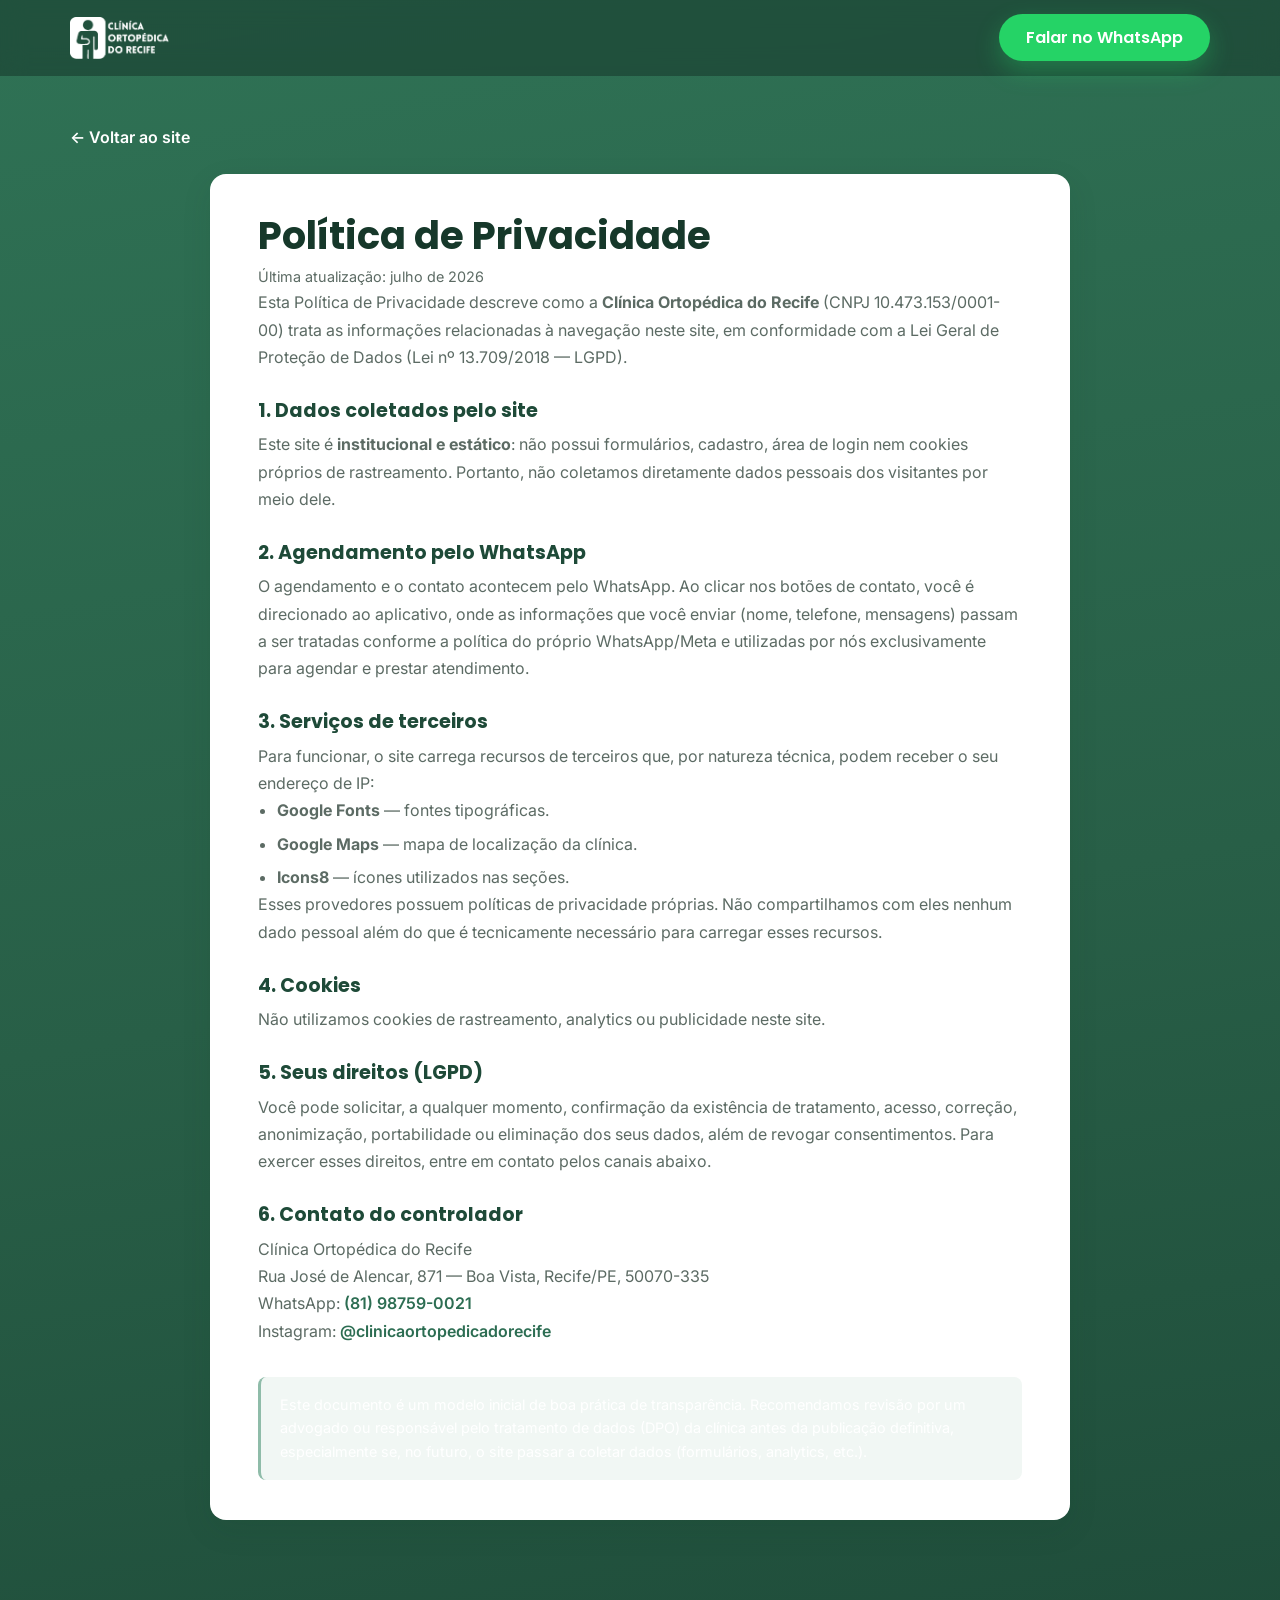
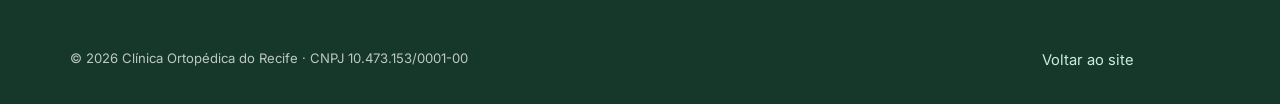
==== privacidade.html @ 5b72398b "Primeira versão do site da Clínica Ortopédica do Recife" ====
<!DOCTYPE html>
<html lang="pt-BR">
<head>
  <meta charset="UTF-8">
  <meta name="viewport" content="width=device-width, initial-scale=1.0">
  <title>Política de Privacidade | Clínica Ortopédica do Recife</title>
  <meta name="description" content="Política de Privacidade da Clínica Ortopédica do Recife — como tratamos dados e serviços de terceiros utilizados no site.">
  <meta name="robots" content="index, follow">
  <meta name="theme-color" content="#2C6D52">
  <link rel="canonical" href="https://clinicaortopedicadorecife.com.br/privacidade.html">
  <link rel="icon" href="favicon.ico" sizes="any">
  <link rel="icon" type="image/png" href="assets/images/favicon-32.png" sizes="32x32">
  <link rel="preconnect" href="https://fonts.googleapis.com">
  <link rel="preconnect" href="https://fonts.gstatic.com" crossorigin>
  <link href="https://fonts.googleapis.com/css2?family=Inter:wght@400;500;600;700&family=Poppins:wght@500;600;700;800&display=swap" rel="stylesheet">
  <link rel="stylesheet" href="css/styles.css">
  <style>
    .legal { padding: calc(var(--header-h) + 3rem) 0 var(--spacing-xl); }
    .legal-card { max-width: var(--container-narrow); margin: 0 auto; background: #fff; border-radius: var(--radius); box-shadow: var(--shadow); padding: 2.5rem clamp(1.25rem, 4vw, 3rem); }
    .legal-card h1 { color: var(--green-900); font-size: clamp(1.7rem, 4vw, 2.4rem); }
    .legal-card h2 { color: var(--green-800); font-size: 1.2rem; margin: 1.8rem 0 0.6rem; }
    .legal-card p, .legal-card li { color: var(--on-light-muted); line-height: 1.7; }
    .legal-card ul { padding-left: 1.2rem; list-style: disc; display: grid; gap: 0.4rem; }
    .legal-card a { color: var(--green); font-weight: 600; }
    .legal-meta { color: var(--green-600); font-size: 0.9rem; margin-top: 0.4rem; }
    .legal-back { display: inline-flex; align-items: center; gap: 0.4rem; margin-bottom: 1.5rem; color: #fff; font-weight: 600; }
    .legal-note { margin-top: 2rem; padding: 1rem 1.2rem; background: var(--green-50); border-left: 3px solid var(--green-300); border-radius: 8px; font-size: 0.9rem; }
  </style>
</head>
<body>
  <header class="header is-scrolled">
    <div class="container">
      <a class="brand" href="index.html" aria-label="Clínica Ortopédica do Recife — início">
        <img src="assets/images/logo-full.png" alt="Clínica Ortopédica do Recife" width="230" height="98">
      </a>
      <a class="btn btn--wa header-cta" href="https://wa.me/5581987590021" target="_blank" rel="noopener noreferrer">Falar no WhatsApp</a>
    </div>
  </header>

  <main class="legal">
    <div class="container">
      <a class="legal-back" href="index.html">← Voltar ao site</a>
      <article class="legal-card">
        <h1>Política de Privacidade</h1>
        <p class="legal-meta">Última atualização: julho de 2026</p>

        <p>Esta Política de Privacidade descreve como a <strong>Clínica Ortopédica do Recife</strong> (CNPJ 10.473.153/0001-00) trata as informações relacionadas à navegação neste site, em conformidade com a Lei Geral de Proteção de Dados (Lei nº 13.709/2018 — LGPD).</p>

        <h2>1. Dados coletados pelo site</h2>
        <p>Este site é <strong>institucional e estático</strong>: não possui formulários, cadastro, área de login nem cookies próprios de rastreamento. Portanto, não coletamos diretamente dados pessoais dos visitantes por meio dele.</p>

        <h2>2. Agendamento pelo WhatsApp</h2>
        <p>O agendamento e o contato acontecem pelo WhatsApp. Ao clicar nos botões de contato, você é direcionado ao aplicativo, onde as informações que você enviar (nome, telefone, mensagens) passam a ser tratadas conforme a política do próprio WhatsApp/Meta e utilizadas por nós exclusivamente para agendar e prestar atendimento.</p>

        <h2>3. Serviços de terceiros</h2>
        <p>Para funcionar, o site carrega recursos de terceiros que, por natureza técnica, podem receber o seu endereço de IP:</p>
        <ul>
          <li><strong>Google Fonts</strong> — fontes tipográficas.</li>
          <li><strong>Google Maps</strong> — mapa de localização da clínica.</li>
          <li><strong>Icons8</strong> — ícones utilizados nas seções.</li>
        </ul>
        <p>Esses provedores possuem políticas de privacidade próprias. Não compartilhamos com eles nenhum dado pessoal além do que é tecnicamente necessário para carregar esses recursos.</p>

        <h2>4. Cookies</h2>
        <p>Não utilizamos cookies de rastreamento, analytics ou publicidade neste site.</p>

        <h2>5. Seus direitos (LGPD)</h2>
        <p>Você pode solicitar, a qualquer momento, confirmação da existência de tratamento, acesso, correção, anonimização, portabilidade ou eliminação dos seus dados, além de revogar consentimentos. Para exercer esses direitos, entre em contato pelos canais abaixo.</p>

        <h2>6. Contato do controlador</h2>
        <p>
          Clínica Ortopédica do Recife<br>
          Rua José de Alencar, 871 — Boa Vista, Recife/PE, 50070-335<br>
          WhatsApp: <a href="https://wa.me/5581987590021" target="_blank" rel="noopener noreferrer">(81) 98759-0021</a><br>
          Instagram: <a href="https://www.instagram.com/clinicaortopedicadorecife" target="_blank" rel="noopener noreferrer">@clinicaortopedicadorecife</a>
        </p>

        <div class="legal-note">
          Este documento é um modelo inicial de boa prática de transparência. Recomendamos revisão por um advogado ou responsável pelo tratamento de dados (DPO) da clínica antes da publicação definitiva, especialmente se, no futuro, o site passar a coletar dados (formulários, analytics, etc.).
        </div>
      </article>
    </div>
  </main>

  <footer class="footer">
    <div class="container">
      <div class="footer-bottom" style="border:0;padding-top:0">
        <span>© <span id="year">2026</span> Clínica Ortopédica do Recife · CNPJ 10.473.153/0001-00</span>
        <span><a href="index.html">Voltar ao site</a></span>
      </div>
    </div>
  </footer>
  <script src="js/script.js" defer></script>
</body>
</html>
---- css/styles.css ----
/* =====================================================
   STYLES — Clínica Ortopédica do Recife
   Tema VERDE (#2C6D52) no estilo do Instagram · mobile-first
   ===================================================== */
@import url('variables.css');

/* ---------- 1. RESET / BASE ---------- */
*, *::before, *::after { box-sizing: border-box; margin: 0; padding: 0; }
html { scroll-behavior: smooth; scroll-padding-top: var(--header-h); -webkit-text-size-adjust: 100%; }
body {
  font-family: var(--font-primary);
  color: var(--text-color);
  background: linear-gradient(170deg, #2F7255 0%, #285F47 55%, #1E4B39 100%);
  background-attachment: scroll; min-height: 100vh;
  line-height: 1.65; font-size: 1rem; overflow-x: hidden;
  -webkit-font-smoothing: antialiased;
}
img { max-width: 100%; height: auto; display: block; }
a { color: inherit; text-decoration: none; }
ul { list-style: none; }
button { font-family: inherit; cursor: pointer; border: none; background: none; }
h1, h2, h3, h4 { font-family: var(--font-heading); font-weight: 700; line-height: 1.15; color: #fff; }
:focus-visible { outline: 3px solid var(--mint); outline-offset: 3px; border-radius: 4px; }

.container { width: 100%; max-width: var(--container); margin: 0 auto; padding: 0 1.25rem; position: relative; z-index: 1; }

/* Seções — faixas translúcidas deixam o degradê aparecer */
.section { padding: var(--spacing-xl) 0; position: relative; }
.section--soft { background: rgba(11, 40, 28, 0.16); }
.section--cream { background: rgba(8, 32, 22, 0.30); }
.section-head { max-width: 640px; margin: 0 auto var(--spacing-lg); text-align: center; }
.eyebrow {
  display: inline-block; font-family: var(--font-heading); font-weight: 600;
  font-size: 0.8rem; letter-spacing: 0.14em; text-transform: uppercase;
  color: var(--mint); margin-bottom: 0.75rem;
}
.eyebrow::before { content: ""; display: inline-block; width: 26px; height: 2px; background: var(--accent); vertical-align: middle; margin-right: 0.6rem; }
.section-head h2 { font-size: clamp(1.7rem, 4.5vw, 2.6rem); color: #fff; }
.section-head p { color: rgba(255,255,255,.82); margin-top: 0.9rem; font-size: 1.05rem; }

/* Botões */
.btn {
  display: inline-flex; align-items: center; justify-content: center; gap: 0.55rem;
  font-family: var(--font-heading); font-weight: 600; font-size: 1rem;
  padding: 0.95rem 1.7rem; border-radius: var(--radius-pill);
  transition: transform var(--transition), box-shadow var(--transition), background var(--transition);
  text-align: center; line-height: 1;
}
.btn:hover { transform: translateY(-3px); }
.btn--wa { background: var(--whatsapp); color: #fff; box-shadow: 0 10px 24px rgba(37, 211, 102, 0.32); }
.btn--wa:hover { background: var(--whatsapp-dark); box-shadow: 0 16px 30px rgba(37, 211, 102, 0.40); }
.btn--primary { background: #fff; color: var(--green-800); box-shadow: var(--shadow); }
.btn--primary:hover { background: var(--green-50); }
.btn--ghost { background: transparent; color: #fff; border: 1.5px solid rgba(255,255,255,.5); }
.btn--ghost:hover { background: rgba(255,255,255,.12); border-color: #fff; }
.btn--lg { padding: 1.1rem 2.1rem; font-size: 1.05rem; }
.btn .ico { width: 20px; height: 20px; flex: none; }

/* ---------- 2. HEADER ---------- */
.header {
  position: fixed; inset: 0 0 auto 0; height: var(--header-h); z-index: 100;
  display: flex; align-items: center;
  background: rgba(22, 56, 42, 0.55); backdrop-filter: blur(12px);
  border-bottom: 1px solid transparent; transition: background var(--transition), box-shadow var(--transition), border-color var(--transition);
}
.header.is-scrolled { background: rgba(20, 50, 38, 0.92); box-shadow: 0 8px 24px rgba(0,0,0,.28); border-color: rgba(255,255,255,.10); }
.header .container { display: flex; align-items: center; justify-content: space-between; }
.brand { display: flex; align-items: center; gap: 0.65rem; }
.brand img { height: 42px; width: auto; filter: brightness(0) invert(1); }
.nav { display: none; }
.nav ul { display: flex; align-items: center; gap: 1.7rem; }
.nav a { font-weight: 500; font-size: 0.95rem; color: #fff; position: relative; padding: 0.3rem 0; }
.nav a::after { content: ""; position: absolute; left: 0; bottom: -2px; width: 0; height: 2px; background: var(--mint); transition: width var(--transition); }
.nav a:hover, .nav a.is-active { color: var(--mint); }
.nav a:hover::after, .nav a.is-active::after { width: 100%; }
.header-cta { display: none; }
.nav-toggle { display: inline-flex; flex-direction: column; gap: 5px; padding: 0.6rem; }
.nav-toggle span { width: 26px; height: 2.5px; background: #fff; border-radius: 2px; transition: transform var(--transition), opacity var(--transition); }
.nav-toggle.is-open span:nth-child(1) { transform: translateY(7.5px) rotate(45deg); }
.nav-toggle.is-open span:nth-child(2) { opacity: 0; }
.nav-toggle.is-open span:nth-child(3) { transform: translateY(-7.5px) rotate(-45deg); }

/* Menu mobile */
.mobile-menu {
  position: fixed; inset: var(--header-h) 0 0 0; z-index: 99;
  background: var(--green-900); padding: 2rem 1.5rem;
  transform: translateX(100%); transition: transform var(--transition);
  display: flex; flex-direction: column;
}
.mobile-menu.is-open { transform: translateX(0); }
.mobile-menu ul { display: flex; flex-direction: column; gap: 0.4rem; }
.mobile-menu a { display: block; padding: 1rem 0.5rem; font-family: var(--font-heading); font-weight: 500; font-size: 1.15rem; color: #fff; border-bottom: 1px solid rgba(255,255,255,.14); }
.mobile-menu .btn { margin-top: 1.75rem; }

/* ---------- 3. HERO ---------- */
.hero {
  position: relative; padding: calc(var(--header-h) + 4rem) 0 var(--spacing-xl);
  background:
    radial-gradient(120% 80% at 85% 0%, var(--green-600) 0%, transparent 55%),
    radial-gradient(90% 70% at 0% 100%, var(--green-700) 0%, transparent 50%);
  overflow: hidden;
}
.hero::after { content: none; }
.hero-grid { display: grid; gap: 2.5rem; align-items: center; }
.hero-badge {
  display: inline-flex; align-items: center; gap: 0.5rem; align-self: flex-start;
  background: rgba(255,255,255,.12); border: 1px solid rgba(255,255,255,.22);
  padding: 0.5rem 1rem; border-radius: var(--radius-pill);
  font-size: 0.85rem; font-weight: 600; color: #fff; margin-bottom: 1.4rem;
}
.hero-badge .dot { width: 8px; height: 8px; border-radius: 50%; background: var(--whatsapp); box-shadow: 0 0 0 4px rgba(37,211,102,.25); }
.hero h1 { font-size: clamp(2.1rem, 6.5vw, 3.6rem); letter-spacing: -0.02em; color: #fff; }
.hero h1 .hl { color: var(--mint); }
.hero-lead { font-size: 1.15rem; color: rgba(255,255,255,.85); margin: 1.3rem 0 2rem; max-width: 34ch; }
.hero-actions { display: flex; flex-wrap: wrap; gap: 0.9rem; }
.hero-trust { display: flex; flex-wrap: wrap; gap: 1.5rem; margin-top: 2.4rem; }
.hero-trust li { display: flex; align-items: center; gap: 0.6rem; font-size: 0.92rem; font-weight: 500; color: #fff; }
.hero-trust .ico { width: 22px; height: 22px; flex: none; }

/* Visual do hero */
.hero-visual { position: relative; z-index: 1; }
.hero-card {
  position: relative; border-radius: var(--radius-lg); overflow: hidden;
  background: linear-gradient(160deg, var(--green-700), var(--green-900));
  box-shadow: var(--shadow-lg); aspect-ratio: 4 / 3.4; padding: 2rem;
  display: flex; flex-direction: column; justify-content: flex-end; color: #fff;
  border: 1px solid rgba(255,255,255,.10);
}
.hero-card::before {
  content: ""; position: absolute; inset: 0; opacity: 0.6;
  background:
    radial-gradient(60% 50% at 80% 15%, rgba(255,255,255,.16), transparent 60%),
    radial-gradient(50% 60% at 15% 90%, rgba(201,162,75,.30), transparent 60%);
}
.hero-card__mark { position: absolute; top: 1.6rem; right: 1.6rem; width: 88px; height: 88px; opacity: 0.9; }
.hero-card__mark svg { width: 100%; height: 100%; }
.hero-card h3 { color: #fff; font-size: 1.5rem; position: relative; }
.hero-card p { position: relative; color: rgba(255,255,255,.85); font-size: 0.98rem; margin-top: 0.4rem; }
.hero-float {
  position: absolute; left: 1rem; bottom: 1rem; z-index: 5; background: rgba(255,255,255,0.96);
  backdrop-filter: blur(6px); border-radius: 16px; box-shadow: var(--shadow-lg);
  padding: 0.7rem 1.05rem 0.7rem 0.7rem;
  display: flex; align-items: center; gap: 0.7rem; width: max-content; max-width: calc(100% - 2rem);
}
.hero-float__ico { width: 46px; height: 46px; border-radius: 50%; background: linear-gradient(150deg, var(--green-600), var(--green-800)); display: grid; place-items: center; flex: none; }
.hero-float__ico .ico { width: 24px; height: 24px; }
.hero-float__txt { display: flex; flex-direction: column; line-height: 1.05; }
.hero-float .num { font-family: var(--font-heading); font-weight: 800; font-size: 1.85rem; color: var(--green); line-height: 1; }
.hero-float .lbl { font-size: 0.72rem; font-weight: 600; text-transform: uppercase; letter-spacing: 0.04em; color: var(--on-light-muted); max-width: 15ch; margin-top: 2px; }

/* ---------- 4. FAIXA DE CONFIANÇA ---------- */
.marquee-strip { background: var(--green-900); color: #fff; padding: 1rem 0; position: relative; z-index: 1; }
.marquee-strip .container { display: flex; flex-wrap: wrap; gap: 1rem 2.5rem; justify-content: center; }
.marquee-strip span { display: inline-flex; align-items: center; gap: 0.5rem; font-weight: 500; font-size: 0.95rem; }
.marquee-strip .ico { width: 18px; height: 18px; }

/* ---------- 5. CARDS (diferenciais) ---------- */
.cards { display: grid; gap: 1.5rem; grid-template-columns: 1fr; }
.card {
  background: #fff; border: 1px solid var(--light-border); border-radius: var(--radius);
  padding: 2rem 1.75rem; box-shadow: var(--shadow-sm);
  transition: transform var(--transition), box-shadow var(--transition), border-color var(--transition);
}
.card:hover { transform: translateY(-6px); box-shadow: var(--shadow); border-color: var(--green-300); }
.card__icon {
  width: 56px; height: 56px; border-radius: 14px; display: grid; place-items: center;
  background: var(--green-700); margin-bottom: 1.2rem;
}
.card__icon .ico { width: 28px; height: 28px; }
.card h3 { font-size: 1.2rem; margin-bottom: 0.5rem; color: var(--green-900); }
.card p { color: var(--on-light-muted); font-size: 0.97rem; }

/* ---------- 6. ESPECIALIDADES ---------- */
.spec-grid { display: grid; gap: 1.1rem; grid-template-columns: 1fr; }
.spec {
  background: #fff; border: 1px solid var(--light-border); border-radius: var(--radius);
  padding: 1.5rem 1.25rem; text-align: left; transition: transform var(--transition), box-shadow var(--transition);
}
.spec:hover { transform: translateY(-5px); box-shadow: var(--shadow); }
.spec__icon { width: 46px; height: 46px; border-radius: 12px; background: var(--green-700); display: grid; place-items: center; margin-bottom: 0.9rem; }
.spec__icon .ico { width: 26px; height: 26px; }
.spec h3 { font-size: 1.02rem; margin-bottom: 0.25rem; color: var(--green-900); }
.spec p { font-size: 0.85rem; color: var(--on-light-muted); line-height: 1.5; }
/* Card de especialidade clicável (filtra o corpo clínico) */
button.spec { cursor: pointer; font: inherit; color: inherit; }
.spec { display: flex; flex-direction: column; align-items: flex-start; }
.spec:hover { transform: translateY(-5px); box-shadow: var(--shadow); border-color: var(--green-300); }
.spec:hover .spec__icon { background: var(--green); }
.spec-link { margin-top: 0.9rem; color: var(--green); font-family: var(--font-heading); font-weight: 600; font-size: 0.85rem; transition: gap var(--transition); }
.spec:hover .spec-link { color: var(--green-700); }

/* Filtros do corpo clínico */
.team-filters { display: flex; flex-wrap: wrap; gap: 0.6rem; justify-content: center; margin-bottom: 2.2rem; }
.chipf {
  display: inline-flex; align-items: center; gap: 0.45rem;
  background: rgba(255,255,255,.1); color: #fff; border: 1px solid rgba(255,255,255,.28);
  padding: 0.55rem 1.05rem; border-radius: var(--radius-pill);
  font-family: var(--font-heading); font-weight: 600; font-size: 0.9rem; cursor: pointer;
  transition: background var(--transition), color var(--transition), border-color var(--transition);
}
.chipf span { font-size: 0.78rem; opacity: .7; }
.chipf:hover { background: rgba(255,255,255,.2); }
.chipf.is-active { background: #fff; color: var(--green-800); border-color: #fff; }
.chipf.is-active span { color: var(--green-600); opacity: 1; }
.team-empty { text-align: center; color: rgba(255,255,255,.8); margin-top: 1rem; }

/* ---------- 7. CORPO CLÍNICO ---------- */
#corpo-clinico { position: relative; }
#corpo-clinico::after { content: none; }
.team-grid { display: flex; flex-wrap: wrap; gap: 1rem; justify-content: center; }
.doc {
  display: flex; gap: 1rem; align-items: center; background: #fff;
  border: 1px solid var(--light-border); border-radius: var(--radius);
  padding: 1rem 1.1rem; box-shadow: var(--shadow-sm);
  flex: 1 1 300px; max-width: 360px;
  transition: transform var(--transition), box-shadow var(--transition);
}
.doc:hover { transform: translateY(-4px); box-shadow: var(--shadow); }
.doc[hidden] { display: none !important; }
.doc__avatar {
  width: 52px; height: 52px; border-radius: 50%; flex: none; display: grid; place-items: center;
  font-family: var(--font-heading); font-weight: 700; font-size: 1.05rem; color: #fff;
  background: linear-gradient(150deg, var(--green-600), var(--green-800)); letter-spacing: .02em;
}
.doc h3 { font-size: 1rem; color: var(--green-900); line-height: 1.2; }
.doc__spec { font-size: .86rem; color: var(--on-light-muted); margin: .12rem 0; }
.doc__crm { font-size: .76rem; color: var(--green-600); font-weight: 600; letter-spacing: .02em; }

/* ---------- 8. SOBRE / SPLIT ---------- */
.split { display: grid; gap: 2.5rem; align-items: center; }
.split__media {
  border-radius: var(--radius-lg); overflow: hidden; box-shadow: var(--shadow-lg);
  background: linear-gradient(160deg, var(--green-600), var(--green-900)); aspect-ratio: 5 / 4;
  position: relative; display: grid; place-items: center; color: #fff; text-align: center; padding: 2rem;
  border: 1px solid rgba(255,255,255,.10);
}
.split__media::after { content: ""; position: absolute; inset: 0; background: radial-gradient(60% 60% at 70% 20%, rgba(255,255,255,.14), transparent 60%); }
.split__media .big { font-family: var(--font-heading); font-weight: 800; font-size: clamp(3rem, 9vw, 4.6rem); position: relative; }
.split__media .cap { position: relative; opacity: .9; letter-spacing: .04em; }
.split__body h2 { font-size: clamp(1.6rem, 4.5vw, 2.4rem); margin-bottom: 1rem; color: #fff; }
.split__body p { color: rgba(255,255,255,.82); margin-bottom: 1rem; }
.checklist { display: grid; gap: 0.8rem; margin: 1.5rem 0 2rem; }
.checklist li { display: flex; gap: 0.75rem; align-items: flex-start; font-size: 0.98rem; color: #fff; }
.checklist .ico { width: 22px; height: 22px; flex: none; margin-top: 2px; }

/* ---------- 9. CONVÊNIOS ---------- */
.insurance-note {
  max-width: 760px; margin: 0 auto; text-align: center; background: #fff;
  border: 1px solid var(--green-300); border-radius: var(--radius); padding: 2rem 1.5rem; box-shadow: var(--shadow-sm);
}
.insurance-note h3 { color: var(--green); font-size: 1.3rem; margin-bottom: 0.6rem; }
.insurance-note p { color: var(--on-light-muted); }
.chips { display: flex; flex-wrap: wrap; gap: 0.6rem; justify-content: center; margin-top: 1.4rem; }
.chip { background: var(--green-50); color: var(--green-800); border: 1px solid var(--green-100); padding: 0.5rem 1rem; border-radius: var(--radius-pill); font-size: 0.9rem; font-weight: 500; }

/* ---------- 10. LOCALIZAÇÃO / CONTATO ---------- */
.info-grid { display: grid; gap: 2rem; grid-template-columns: 1fr; }
.info-list { display: grid; gap: 1.1rem; }
.info-item { display: flex; gap: 1rem; align-items: flex-start; background: #fff; border: 1px solid var(--light-border); border-radius: var(--radius); padding: 1.3rem 1.4rem; box-shadow: var(--shadow-sm); }
.info-item__icon { width: 46px; height: 46px; border-radius: 12px; background: var(--green-700); display: grid; place-items: center; flex: none; }
.info-item__icon .ico { width: 24px; height: 24px; }
.info-item h4 { font-size: 1.02rem; color: var(--green-900); margin-bottom: 0.15rem; }
.info-item p, .info-item a { color: var(--on-light-muted); font-size: 0.96rem; }
.info-item a:hover { color: var(--green); }
.hours-table { width: 100%; border-collapse: collapse; margin-top: 0.4rem; }
.hours-table td { padding: 0.35rem 0; font-size: 0.94rem; color: var(--on-light-muted); border-bottom: 1px dashed #E6EDE9; }
.hours-table td:last-child { text-align: right; font-weight: 600; color: var(--green-900); }
.map-embed { border-radius: var(--radius); overflow: hidden; box-shadow: var(--shadow); min-height: 340px; border: 1px solid rgba(255,255,255,.12); }
.map-embed iframe { width: 100%; height: 100%; min-height: 340px; border: 0; display: block; }

/* ---------- 11. CTA FINAL ---------- */
.cta-final { position: relative; background: linear-gradient(150deg, var(--green-900), #0E2A1F); color: #fff; text-align: center; overflow: hidden; }
.cta-final::before { content: ""; position: absolute; inset: 0; opacity: .6; background: radial-gradient(50% 60% at 80% 10%, rgba(201,162,75,.22), transparent 60%), radial-gradient(50% 60% at 10% 100%, rgba(74,152,119,.4), transparent 60%); }
.cta-final .container { position: relative; z-index: 1; }
.cta-final h2 { color: #fff; font-size: clamp(1.8rem, 5vw, 2.8rem); }
.cta-final p { color: rgba(255,255,255,.85); margin: 1rem auto 2rem; max-width: 48ch; }

/* ---------- 12. FOOTER ---------- */
.footer { background: var(--green-900); color: rgba(255,255,255,.72); padding: var(--spacing-lg) 0 2rem; position: relative; z-index: 1; }
.footer-grid { display: grid; gap: 2rem; grid-template-columns: 1fr; margin-bottom: 2rem; }
.footer .brand img { height: 46px; }
.footer h4 { color: #fff; font-size: 1rem; margin-bottom: 1rem; }
.footer p { font-size: 0.92rem; max-width: 34ch; }
.footer ul { display: grid; gap: 0.6rem; }
.footer a { font-size: 0.92rem; transition: color var(--transition); }
.footer a:hover { color: #fff; }
.footer .socials { display: flex; gap: 0.7rem; margin-top: 1rem; }
.footer .socials a { width: 40px; height: 40px; border-radius: 50%; background: rgba(255,255,255,.1); display: grid; place-items: center; transition: background var(--transition); }
.footer .socials a:hover { background: var(--green-600); }
.footer .socials .ico { width: 20px; height: 20px; }
.footer-contact li { display: flex; align-items: flex-start; gap: 0.6rem; }
.footer-contact .ico { width: 18px; height: 18px; margin-top: 3px; color: var(--mint); opacity: .9; }
.footer-contact span, .footer-contact a { font-size: 0.9rem; line-height: 1.45; }
.footer-bottom { border-top: 1px solid rgba(255,255,255,.14); padding-top: 1.4rem; padding-right: 76px; display: flex; flex-wrap: wrap; gap: 0.6rem; justify-content: space-between; font-size: 0.82rem; }
.footer-bottom a { color: var(--mint); }

/* ---------- 13. WHATSAPP FLUTUANTE ---------- */
.wa-float {
  position: fixed; right: 1.1rem; bottom: 1.1rem; z-index: 90;
  width: 60px; height: 60px; border-radius: 50%; background: var(--whatsapp);
  display: grid; place-items: center; box-shadow: 0 12px 28px rgba(37,211,102,.45);
  transition: transform var(--transition); animation: wa-pulse 2.6s infinite;
}
.wa-float:hover { transform: scale(1.08); }
.wa-float .ico { width: 32px; height: 32px; }
@keyframes wa-pulse { 0% { box-shadow: 0 12px 28px rgba(37,211,102,.45), 0 0 0 0 rgba(37,211,102,.45);} 70%{ box-shadow: 0 12px 28px rgba(37,211,102,.45), 0 0 0 16px rgba(37,211,102,0);} 100%{ box-shadow: 0 12px 28px rgba(37,211,102,.45), 0 0 0 0 rgba(37,211,102,0);} }

/* ---------- 14. ÍCONES (SVG inline, brancos) ---------- */
.ico { color: #fff; display: inline-block; vertical-align: middle; flex: none; }
svg.ico { width: 24px; height: 24px; }
/* Ícones do icons8 (PNG monocromático) recoloridos para branco */
img.ico { filter: brightness(0) invert(1); object-fit: contain; }

/* ---------- FOTOS ---------- */
.hero-photo { position: relative; z-index: 1; border-radius: var(--radius-lg); overflow: hidden; box-shadow: var(--shadow-lg); aspect-ratio: 4 / 3.2; border: 1px solid rgba(255,255,255,.14); }
.hero-photo img { width: 100%; height: 100%; object-fit: cover; display: block; }
.split__media--photo { display: block; padding: 0; background: none; }
.split__media--photo::after { display: none; }
.split__media--photo img { width: 100%; height: 100%; object-fit: cover; }
.gallery { display: grid; gap: 1rem; grid-template-columns: 1fr; }
.gallery figure { border-radius: var(--radius); overflow: hidden; box-shadow: var(--shadow); aspect-ratio: 3 / 4; }
.gallery img { width: 100%; height: 100%; object-fit: cover; display: block; transition: transform .6s var(--ease); }
.gallery figure:hover img { transform: scale(1.06); }
.gallery__entrance img { object-position: 22% center; }
@media (min-width: 700px) { .gallery { grid-template-columns: repeat(3, 1fr); } }

/* ---------- 15. UTILITÁRIOS + ANIMAÇÕES ---------- */
.text-center { text-align: center; }
.reveal-ready .reveal { opacity: 0; transform: translateY(28px); transition: opacity .7s var(--ease), transform .7s var(--ease); }
.reveal-ready .reveal.is-visible { opacity: 1; transform: none; }
.no-scroll { overflow: hidden; }
@media (prefers-reduced-motion: reduce) {
  *, *::before, *::after { animation-duration: .001ms !important; transition-duration: .001ms !important; scroll-behavior: auto !important; }
  .reveal-ready .reveal { opacity: 1; transform: none; }
}

/* ---------- 16. MEDIA QUERIES (mobile-first) ---------- */
@media (min-width: 600px) {
  .cards { grid-template-columns: repeat(2, 1fr); }
  .spec-grid { grid-template-columns: repeat(2, 1fr); }
  .team-grid { grid-template-columns: repeat(2, 1fr); }
  .footer-grid { grid-template-columns: 1.4fr 1fr 1fr; }
}
@media (min-width: 900px) {
  .nav { display: block; }
  .nav-toggle, .mobile-menu { display: none; }
  .header-cta { display: inline-flex; }
  .hero-grid { grid-template-columns: 1.05fr 0.95fr; gap: 3.5rem; }
  .cards { grid-template-columns: repeat(3, 1fr); }
  .spec-grid { grid-template-columns: repeat(3, 1fr); }
  .team-grid { grid-template-columns: repeat(3, 1fr); }
  .split { grid-template-columns: 0.9fr 1.1fr; }
  .info-grid { grid-template-columns: 1fr 1fr; }
  .footer-grid { grid-template-columns: 1.6fr 1fr 1fr 1.2fr; }
}
@media (min-width: 1200px) {
  .spec-grid { grid-template-columns: repeat(3, 1fr); }
}
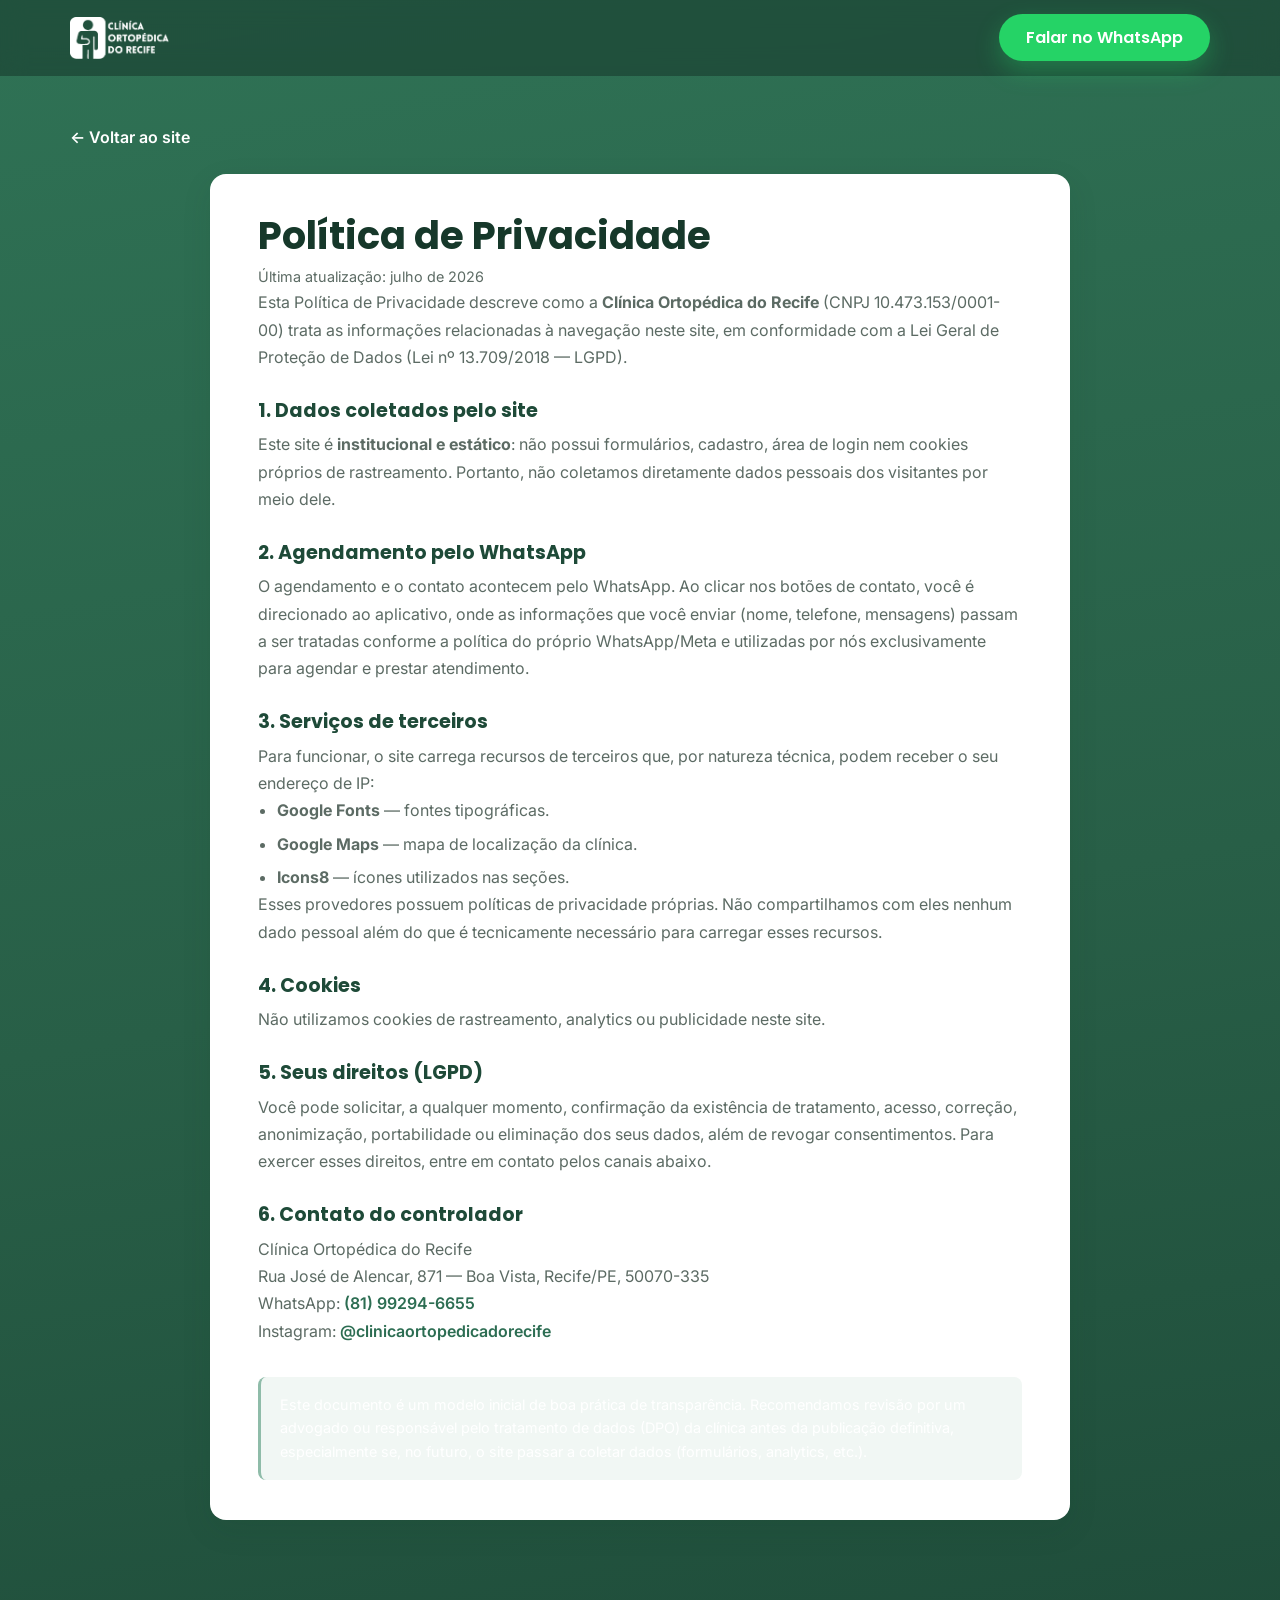
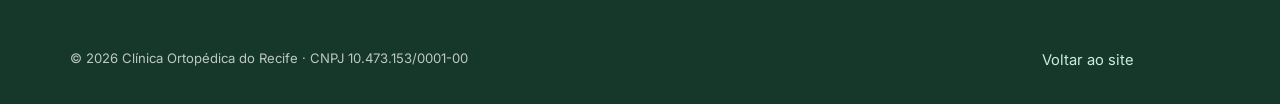
==== commit f4057a1a: "atualiza whatsapp novo" ====
--- a/privacidade.html
+++ b/privacidade.html
@@ -33,7 +33,7 @@
       <a class="brand" href="index.html" aria-label="Clínica Ortopédica do Recife — início">
         <img src="assets/images/logo-full.png" alt="Clínica Ortopédica do Recife" width="230" height="98">
       </a>
-      <a class="btn btn--wa header-cta" href="https://wa.me/5581987590021" target="_blank" rel="noopener noreferrer">Falar no WhatsApp</a>
+      <a class="btn btn--wa header-cta" href="https://wa.me/5581992946655" target="_blank" rel="noopener noreferrer">Falar no WhatsApp</a>
     </div>
   </header>
 
@@ -71,7 +71,7 @@
         <p>
           Clínica Ortopédica do Recife<br>
           Rua José de Alencar, 871 — Boa Vista, Recife/PE, 50070-335<br>
-          WhatsApp: <a href="https://wa.me/5581987590021" target="_blank" rel="noopener noreferrer">(81) 98759-0021</a><br>
+          WhatsApp: <a href="https://wa.me/5581992946655" target="_blank" rel="noopener noreferrer">(81) 99294-6655</a><br>
           Instagram: <a href="https://www.instagram.com/clinicaortopedicadorecife" target="_blank" rel="noopener noreferrer">@clinicaortopedicadorecife</a>
         </p>
 
--- a/css/styles.css
+++ b/css/styles.css
@@ -220,8 +220,10 @@
 .doc__avatar {
   width: 52px; height: 52px; border-radius: 50%; flex: none; display: grid; place-items: center;
   font-family: var(--font-heading); font-weight: 700; font-size: 1.05rem; color: #fff;
-  background: linear-gradient(150deg, var(--green-600), var(--green-800)); letter-spacing: .02em;
-}
+  background: linear-gradient(150deg, var(--green-600), var(--green-800)); letter-spacing: .02em; overflow: hidden;
+}
+.doc__avatar--photo { background: none; }
+.doc__avatar img { width: 100%; height: 100%; object-fit: cover; display: block; }
 .doc h3 { font-size: 1rem; color: var(--green-900); line-height: 1.2; }
 .doc__spec { font-size: .86rem; color: var(--on-light-muted); margin: .12rem 0; }
 .doc__crm { font-size: .76rem; color: var(--green-600); font-weight: 600; letter-spacing: .02em; }
@@ -318,10 +320,28 @@
 .split__media--photo::after { display: none; }
 .split__media--photo img { width: 100%; height: 100%; object-fit: cover; }
 .gallery { display: grid; gap: 1rem; grid-template-columns: 1fr; }
-.gallery figure { border-radius: var(--radius); overflow: hidden; box-shadow: var(--shadow); aspect-ratio: 3 / 4; }
+.gallery figure { border-radius: var(--radius); overflow: hidden; box-shadow: var(--shadow); aspect-ratio: 4 / 3; }
 .gallery img { width: 100%; height: 100%; object-fit: cover; display: block; transition: transform .6s var(--ease); }
 .gallery figure:hover img { transform: scale(1.06); }
 .gallery__entrance img { object-position: 22% center; }
+
+/* Avaliações + ações de localização */
+.reviews-card { max-width: 720px; margin: 0 auto; background: #fff; border-radius: var(--radius); box-shadow: var(--shadow); padding: 2.6rem 2rem; text-align: center; }
+.reviews-score { display: flex; flex-direction: column; align-items: center; gap: 0.25rem; }
+.reviews-num { font-family: var(--font-heading); font-weight: 800; font-size: 3rem; color: var(--green); line-height: 1; }
+.reviews-stars { color: #F5B400; font-size: 1.5rem; letter-spacing: 3px; }
+.reviews-lbl { color: var(--on-light-muted); font-size: 0.82rem; font-weight: 700; text-transform: uppercase; letter-spacing: .05em; }
+.reviews-text { color: var(--on-light-muted); margin: 1.4rem auto 1.8rem; max-width: 46ch; }
+.reviews-actions, .loc-actions { display: flex; gap: 1rem; justify-content: center; flex-wrap: wrap; }
+.loc-actions { margin-top: 2rem; }
+
+/* Grid de convênios (logos) */
+.conv-grid { display: flex; flex-wrap: wrap; justify-content: center; gap: 1.1rem; }
+.conv-logo { flex: 0 1 300px; max-width: 320px; background: #fff; border: 1px solid var(--light-border); border-radius: 14px; padding: 1.4rem 1.3rem 1.15rem; display: flex; flex-direction: column; align-items: center; gap: 0.8rem; transition: transform var(--transition), box-shadow var(--transition); }
+.conv-logo:hover { transform: translateY(-4px); box-shadow: var(--shadow); }
+.conv-logo__slot { height: 60px; width: 100%; display: flex; align-items: center; justify-content: center; }
+.conv-logo img { max-height: 46px; max-width: 160px; width: auto; object-fit: contain; }
+.conv-name { font-family: var(--font-heading); font-size: 0.92rem; font-weight: 600; color: var(--on-light-muted); text-align: center; min-height: 2.4em; display: flex; align-items: center; justify-content: center; line-height: 1.2; }
 @media (min-width: 700px) { .gallery { grid-template-columns: repeat(3, 1fr); } }
 
 /* ---------- 15. UTILITÁRIOS + ANIMAÇÕES ---------- */
@@ -346,7 +366,7 @@
   .nav-toggle, .mobile-menu { display: none; }
   .header-cta { display: inline-flex; }
   .hero-grid { grid-template-columns: 1.05fr 0.95fr; gap: 3.5rem; }
-  .cards { grid-template-columns: repeat(3, 1fr); }
+  .cards { grid-template-columns: repeat(4, 1fr); }
   .spec-grid { grid-template-columns: repeat(3, 1fr); }
   .team-grid { grid-template-columns: repeat(3, 1fr); }
   .split { grid-template-columns: 0.9fr 1.1fr; }
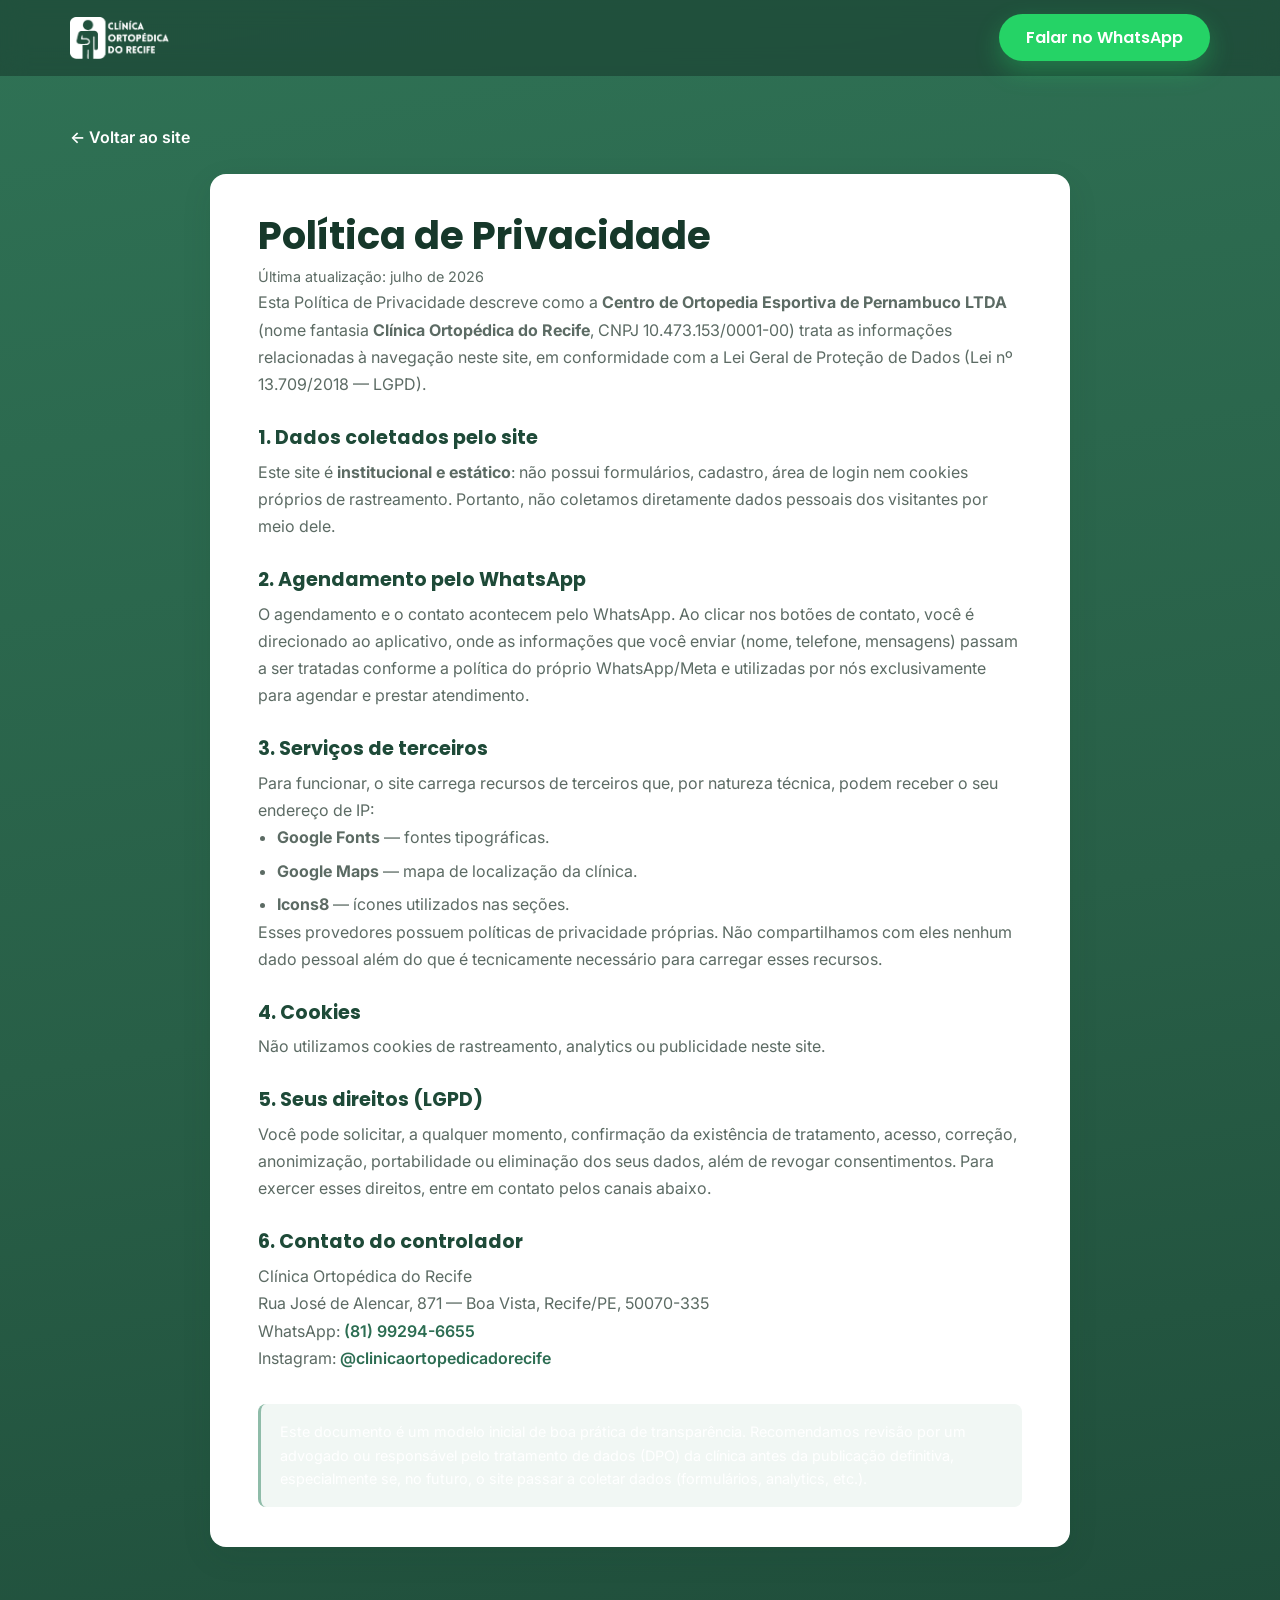
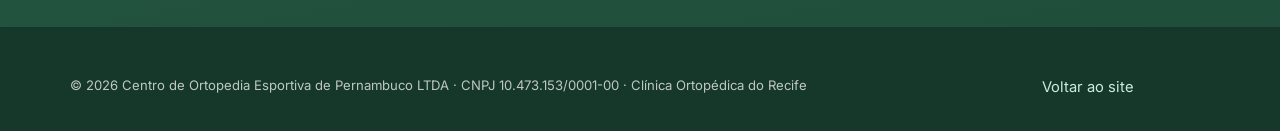
==== commit 7791b99f: "troca link e adiciona razao social" ====
--- a/privacidade.html
+++ b/privacidade.html
@@ -44,7 +44,7 @@
         <h1>Política de Privacidade</h1>
         <p class="legal-meta">Última atualização: julho de 2026</p>
 
-        <p>Esta Política de Privacidade descreve como a <strong>Clínica Ortopédica do Recife</strong> (CNPJ 10.473.153/0001-00) trata as informações relacionadas à navegação neste site, em conformidade com a Lei Geral de Proteção de Dados (Lei nº 13.709/2018 — LGPD).</p>
+        <p>Esta Política de Privacidade descreve como a <strong>Centro de Ortopedia Esportiva de Pernambuco LTDA</strong> (nome fantasia <strong>Clínica Ortopédica do Recife</strong>, CNPJ 10.473.153/0001-00) trata as informações relacionadas à navegação neste site, em conformidade com a Lei Geral de Proteção de Dados (Lei nº 13.709/2018 — LGPD).</p>
 
         <h2>1. Dados coletados pelo site</h2>
         <p>Este site é <strong>institucional e estático</strong>: não possui formulários, cadastro, área de login nem cookies próprios de rastreamento. Portanto, não coletamos diretamente dados pessoais dos visitantes por meio dele.</p>
@@ -85,7 +85,7 @@
   <footer class="footer">
     <div class="container">
       <div class="footer-bottom" style="border:0;padding-top:0">
-        <span>© <span id="year">2026</span> Clínica Ortopédica do Recife · CNPJ 10.473.153/0001-00</span>
+        <span>© <span id="year">2026</span> Centro de Ortopedia Esportiva de Pernambuco LTDA · CNPJ 10.473.153/0001-00 · Clínica Ortopédica do Recife</span>
         <span><a href="index.html">Voltar ao site</a></span>
       </div>
     </div>
--- a/css/styles.css
+++ b/css/styles.css
@@ -309,6 +309,7 @@
 
 /* ---------- 14. ÍCONES (SVG inline, brancos) ---------- */
 .ico { color: #fff; display: inline-block; vertical-align: middle; flex: none; }
+.btn--primary .ico { color: var(--green-800); }
 svg.ico { width: 24px; height: 24px; }
 /* Ícones do icons8 (PNG monocromático) recoloridos para branco */
 img.ico { filter: brightness(0) invert(1); object-fit: contain; }
@@ -342,6 +343,36 @@
 .conv-logo__slot { height: 60px; width: 100%; display: flex; align-items: center; justify-content: center; }
 .conv-logo img { max-height: 46px; max-width: 160px; width: auto; object-fit: contain; }
 .conv-name { font-family: var(--font-heading); font-size: 0.92rem; font-weight: 600; color: var(--on-light-muted); text-align: center; min-height: 2.4em; display: flex; align-items: center; justify-content: center; line-height: 1.2; }
+.section-head h2 { text-wrap: balance; }
+
+/* Galeria do Instagram (manual — entra novo no topo, sai o mais antigo) */
+.ig-grid { display: grid; grid-template-columns: repeat(2, 1fr); gap: 0.9rem; }
+.ig-post { position: relative; display: block; overflow: hidden; border-radius: var(--radius); aspect-ratio: 3 / 4; background: var(--green-800);
+  border: 1px solid rgba(255, 255, 255, 0.10); box-shadow: var(--shadow-sm);
+  transition: transform var(--transition), box-shadow var(--transition), border-color var(--transition); }
+.ig-post img { width: 100%; height: 100%; object-fit: cover; display: block; transition: transform 0.5s ease; }
+.ig-post__ov { position: absolute; inset: 0; display: grid; place-items: center; background: rgba(28, 74, 56, 0); transition: background var(--transition); }
+.ig-post__ov .ico { width: 30px; height: 30px; color: #fff; opacity: 0; transform: scale(0.85); transition: opacity var(--transition), transform var(--transition); }
+.ig-post:hover, .ig-post:focus-visible { transform: translateY(-5px); box-shadow: var(--shadow); border-color: rgba(255, 255, 255, 0.28); }
+.ig-post:focus-visible { border-radius: var(--radius); }
+.ig-post:hover img, .ig-post:focus-visible img { transform: scale(1.07); }
+.ig-post:hover .ig-post__ov, .ig-post:focus-visible .ig-post__ov { background: rgba(28, 74, 56, 0.55); }
+.ig-post:hover .ig-post__ov .ico, .ig-post:focus-visible .ig-post__ov .ico { opacity: 1; transform: scale(1); }
+/* Reels: a classe .ig-post--reel é mantida como marcação semântica.
+   Sem selo de play próprio — as artes já trazem o ícone do Instagram embutido. */
+/* Toque (sem hover): sinaliza que é clicável */
+@media (hover: none) {
+  .ig-post__ov { background: linear-gradient(to top, rgba(11, 40, 28, 0.42), transparent 55%); }
+  .ig-post__ov .ico { opacity: 0.92; transform: none; align-self: end; margin-bottom: 0.55rem; }
+}
+.ig-cta { text-align: center; margin-top: 2.2rem; }
+@media (min-width: 640px) { .ig-grid { grid-template-columns: repeat(4, 1fr); gap: 1.1rem; } }
+
+.conv-logo--cta { background: var(--green-50); border: 1px dashed var(--green-300); text-decoration: none; }
+.conv-logo--cta:hover { background: var(--green); border-color: var(--green); }
+.conv-cta-ico { width: 32px; height: 32px; color: var(--green); transition: color var(--transition); }
+.conv-cta-name { color: var(--green-800); font-weight: 700; transition: color var(--transition); }
+.conv-logo--cta:hover .conv-cta-ico, .conv-logo--cta:hover .conv-cta-name { color: #fff; }
 @media (min-width: 700px) { .gallery { grid-template-columns: repeat(3, 1fr); } }
 
 /* ---------- 15. UTILITÁRIOS + ANIMAÇÕES ---------- */
